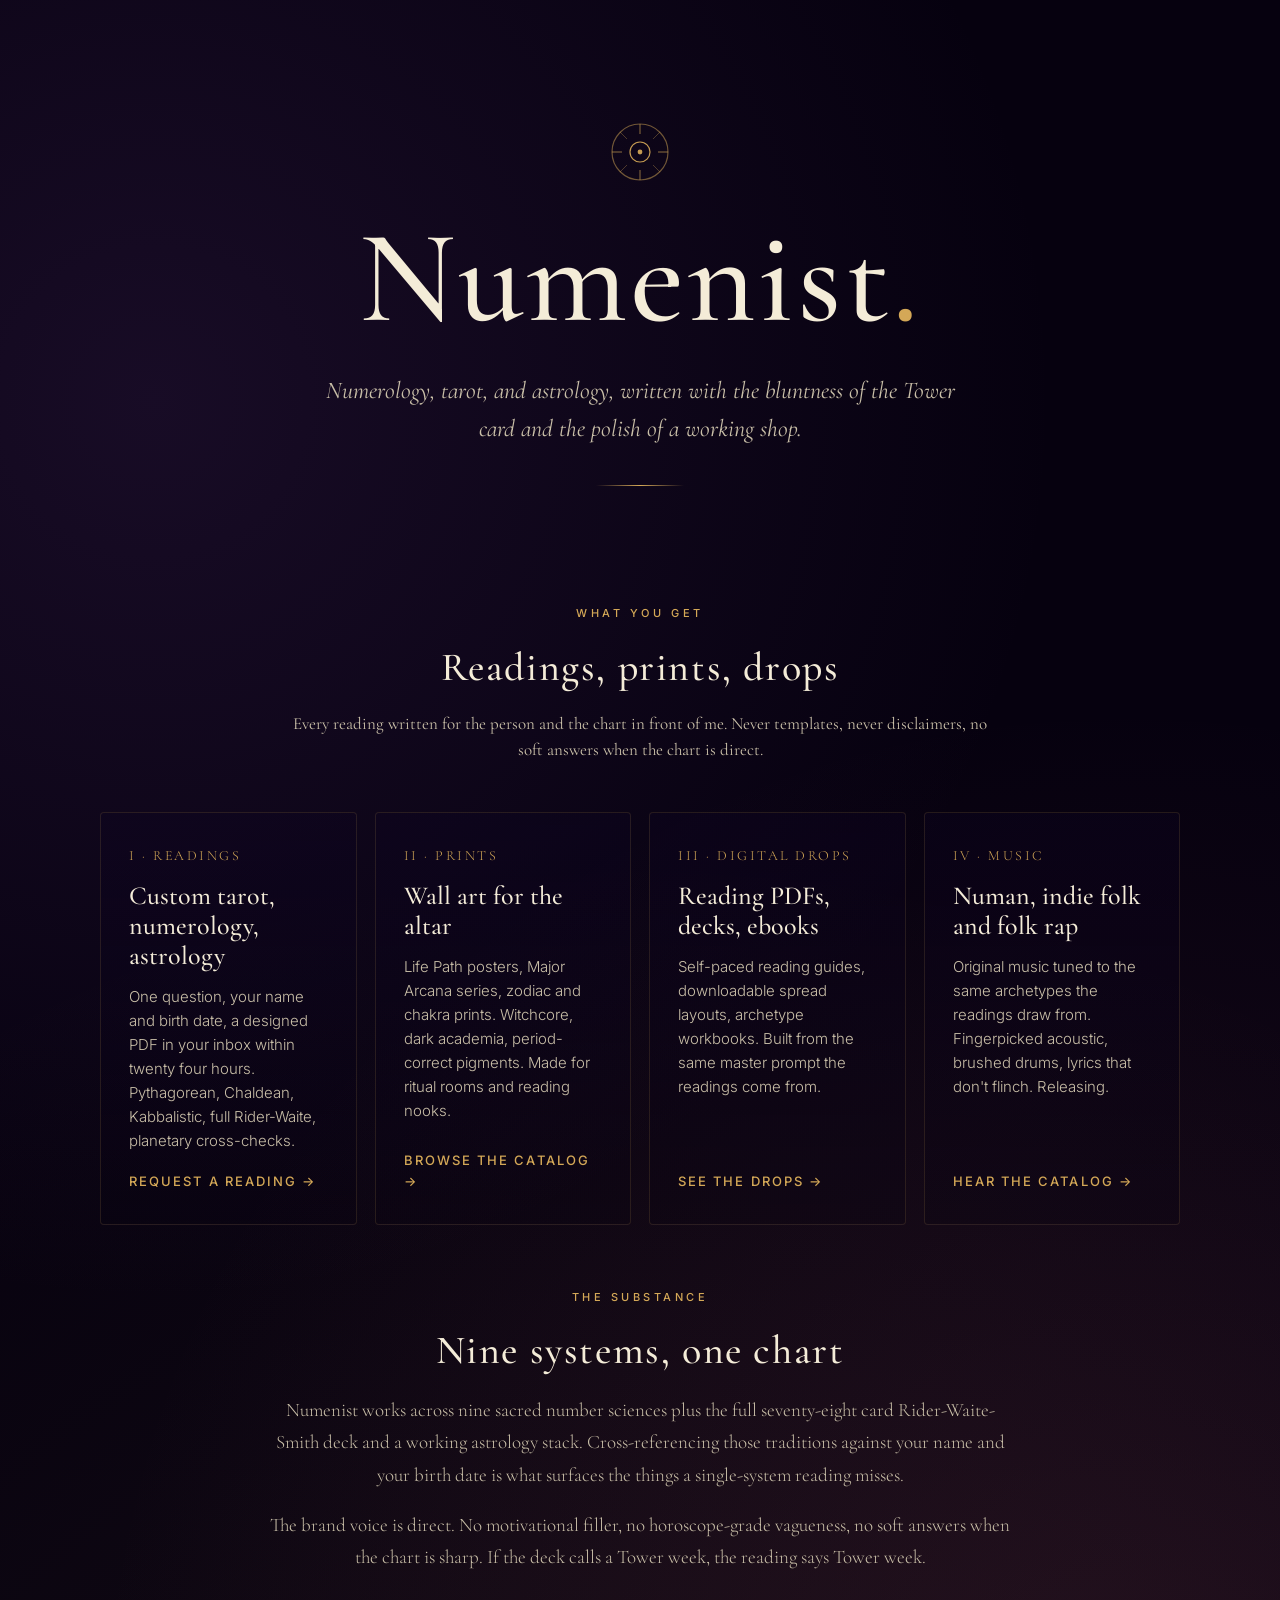
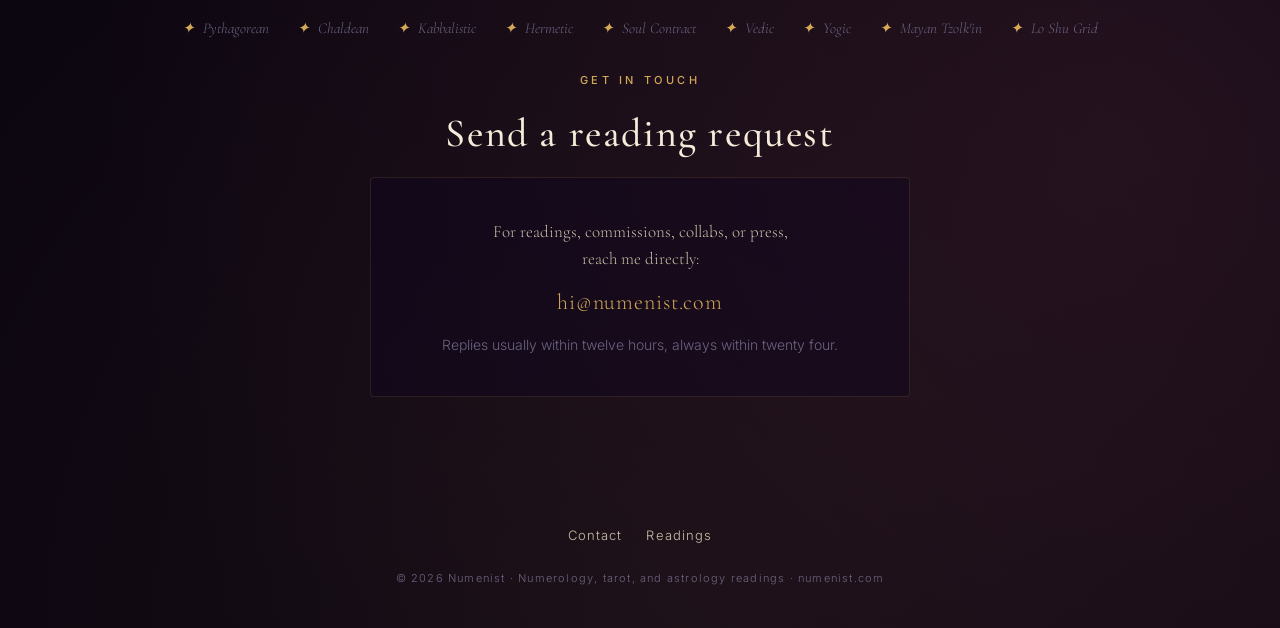
==== index.html @ db5d5fd9 "Initial Numenist landing page" ====
<!doctype html>
<html lang="en">
<head>
<meta charset="utf-8" />
<meta name="viewport" content="width=device-width, initial-scale=1, viewport-fit=cover" />
<title>Numenist · Numerology, Tarot, Astrology</title>
<meta name="description" content="Working numerologist and tarot reader. Custom readings, ritual prints, digital drops, and original music for the dark-academia altar." />
<meta name="theme-color" content="#06010f" />
<link rel="icon" type="image/svg+xml" href="favicon.svg" />
<link rel="preconnect" href="https://fonts.googleapis.com" />
<link rel="preconnect" href="https://fonts.gstatic.com" crossorigin />
<link href="https://fonts.googleapis.com/css2?family=Cormorant+Garamond:ital,wght@0,400;0,500;0,600;1,400&family=Inter:wght@300;400;500;600&display=swap" rel="stylesheet" />
<meta property="og:title" content="Numenist · Numerology, Tarot, Astrology" />
<meta property="og:description" content="Working numerologist and tarot reader. Custom readings, ritual prints, digital drops, and original music." />
<meta property="og:type" content="website" />
<meta property="og:url" content="https://numenist.com" />
<style>
  :root {
    --bg: #06010f;
    --bg-2: #0d0420;
    --ink: #f4ecd8;
    --ink-soft: #c9bfa8;
    --ink-faint: #6b6480;
    --gold: #d4a857;
    --plum: #6a3d8e;
    --rose: #c75d7a;
    --line: rgba(212, 168, 87, 0.14);
    --serif: "Cormorant Garamond", "EB Garamond", Georgia, serif;
    --sans: "Inter", -apple-system, BlinkMacSystemFont, "Segoe UI", system-ui, sans-serif;
  }
  * { box-sizing: border-box; margin: 0; padding: 0; }
  html { scroll-behavior: smooth; }
  body {
    background: var(--bg);
    color: var(--ink);
    font-family: var(--sans);
    font-weight: 300;
    line-height: 1.6;
    min-height: 100vh;
    overflow-x: hidden;
    background-image:
      radial-gradient(circle at 12% 18%, rgba(106, 61, 142, 0.18), transparent 42%),
      radial-gradient(circle at 88% 78%, rgba(199, 93, 122, 0.12), transparent 50%),
      radial-gradient(circle at 50% 100%, rgba(212, 168, 87, 0.08), transparent 60%);
  }
  a { color: var(--gold); text-decoration: none; transition: color 0.2s ease; }
  a:hover { color: var(--rose); }
  .wrap { max-width: 1080px; margin: 0 auto; padding: 0 24px; }

  /* Hero */
  header.hero {
    padding: 120px 24px 80px;
    text-align: center;
  }
  .mark {
    display: inline-block;
    width: 64px; height: 64px;
    margin-bottom: 28px;
    color: var(--gold);
    opacity: 0.92;
  }
  .mark svg { width: 100%; height: 100%; }
  h1.brand {
    font-family: var(--serif);
    font-weight: 500;
    font-size: clamp(56px, 11vw, 132px);
    letter-spacing: 0.02em;
    line-height: 1;
    color: var(--ink);
  }
  .brand .dot { color: var(--gold); }
  .tagline {
    margin: 28px auto 0;
    max-width: 640px;
    font-family: var(--serif);
    font-style: italic;
    font-size: clamp(18px, 2.6vw, 24px);
    color: var(--ink-soft);
    font-weight: 400;
  }
  .underline {
    display: inline-block;
    margin-top: 36px;
    height: 1px;
    width: 88px;
    background: linear-gradient(to right, transparent, var(--gold), transparent);
  }

  /* Section */
  section { padding: 64px 0; }
  section.tight { padding: 32px 0 64px; }
  h2 {
    font-family: var(--serif);
    font-weight: 500;
    font-size: clamp(28px, 4vw, 40px);
    letter-spacing: 0.04em;
    color: var(--ink);
    text-align: center;
    margin-bottom: 12px;
  }
  .eyebrow {
    text-align: center;
    color: var(--gold);
    font-size: 11px;
    font-weight: 500;
    letter-spacing: 0.32em;
    text-transform: uppercase;
    margin-bottom: 12px;
  }
  .lede {
    max-width: 700px; margin: 0 auto 48px;
    text-align: center;
    color: var(--ink-soft);
    font-size: 17px;
    font-family: var(--serif);
    line-height: 1.55;
    font-weight: 400;
  }

  /* Services grid */
  .grid {
    display: grid;
    grid-template-columns: repeat(auto-fit, minmax(240px, 1fr));
    gap: 18px;
  }
  .card {
    border: 1px solid var(--line);
    border-radius: 4px;
    padding: 32px 28px;
    background: linear-gradient(180deg, rgba(13, 4, 32, 0.4), rgba(6, 1, 15, 0.2));
    transition: border-color 0.25s ease, transform 0.25s ease, background 0.25s ease;
    display: flex; flex-direction: column; gap: 14px;
    min-height: 220px;
  }
  .card:hover {
    border-color: rgba(212, 168, 87, 0.42);
    transform: translateY(-2px);
    background: linear-gradient(180deg, rgba(13, 4, 32, 0.7), rgba(6, 1, 15, 0.4));
  }
  .card .roman {
    font-family: var(--serif);
    color: var(--gold);
    font-size: 14px;
    letter-spacing: 0.18em;
  }
  .card h3 {
    font-family: var(--serif);
    font-weight: 500;
    font-size: 26px;
    color: var(--ink);
    line-height: 1.15;
  }
  .card p {
    color: var(--ink-soft);
    font-size: 15px;
    line-height: 1.6;
    flex: 1;
  }
  .card .cta {
    color: var(--gold);
    font-size: 13px;
    font-weight: 500;
    letter-spacing: 0.16em;
    text-transform: uppercase;
    margin-top: 4px;
  }

  /* About */
  .about {
    max-width: 740px; margin: 0 auto;
    text-align: center;
    font-family: var(--serif);
    font-size: 19px;
    line-height: 1.7;
    color: var(--ink-soft);
  }
  .about p + p { margin-top: 18px; }

  /* Stack list of systems */
  .systems {
    margin-top: 42px;
    display: flex; flex-wrap: wrap;
    justify-content: center;
    gap: 12px 28px;
    font-family: var(--serif);
    font-style: italic;
    color: var(--ink-faint);
    font-size: 15px;
  }
  .systems span::before { content: "✦ "; color: var(--gold); margin-right: 4px; }

  /* Contact */
  .contact-box {
    max-width: 540px; margin: 0 auto;
    text-align: center;
    border: 1px solid var(--line);
    border-radius: 4px;
    padding: 40px 32px;
    background: rgba(13, 4, 32, 0.4);
  }
  .contact-box .email {
    display: inline-block;
    margin-top: 12px;
    font-family: var(--serif);
    font-size: 22px;
    color: var(--gold);
    letter-spacing: 0.04em;
  }
  .contact-box .note {
    margin-top: 14px;
    color: var(--ink-faint);
    font-size: 14px;
  }

  /* Footer */
  footer {
    padding: 64px 24px 40px;
    text-align: center;
    color: var(--ink-faint);
    font-size: 12px;
    letter-spacing: 0.1em;
  }
  footer .row {
    display: flex; flex-wrap: wrap;
    justify-content: center; gap: 24px;
    margin-bottom: 24px;
  }
  footer .row a {
    color: var(--ink-soft);
    font-size: 13px;
    letter-spacing: 0.08em;
  }
  footer .col { color: var(--ink-faint); font-size: 11px; }

  @media (max-width: 600px) {
    header.hero { padding: 80px 24px 56px; }
    .card { padding: 28px 22px; min-height: 200px; }
  }
</style>
</head>
<body>

<header class="hero">
  <div class="mark">
    <!-- Sigil: a stylized circle-with-eye, sun-and-stars -->
    <svg viewBox="0 0 64 64" fill="none" xmlns="http://www.w3.org/2000/svg" aria-hidden="true">
      <circle cx="32" cy="32" r="28" stroke="currentColor" stroke-width="1.2" opacity="0.55" />
      <circle cx="32" cy="32" r="10" stroke="currentColor" stroke-width="1.2" />
      <circle cx="32" cy="32" r="2.4" fill="currentColor" />
      <path d="M32 4 L32 14 M32 50 L32 60 M4 32 L14 32 M50 32 L60 32" stroke="currentColor" stroke-width="1" opacity="0.7" />
      <path d="M12 12 L19 19 M45 45 L52 52 M52 12 L45 19 M19 45 L12 52" stroke="currentColor" stroke-width="0.8" opacity="0.45" />
    </svg>
  </div>
  <h1 class="brand">Numenist<span class="dot">.</span></h1>
  <p class="tagline">Numerology, tarot, and astrology, written with the bluntness of the Tower card and the polish of a working shop.</p>
  <span class="underline"></span>
</header>

<section class="wrap tight">
  <div class="eyebrow">What you get</div>
  <h2>Readings, prints, drops</h2>
  <p class="lede">Every reading written for the person and the chart in front of me. Never templates, never disclaimers, no soft answers when the chart is direct.</p>

  <div class="grid">
    <!--
      Each card's `href` should point at the live storefront once the URLs are confirmed.
      Until then they fall through to a mailto so visitors can still reach us.
    -->
    <a class="card" href="mailto:hi@numenist.com?subject=Reading%20request" rel="noopener">
      <div class="roman">I · READINGS</div>
      <h3>Custom tarot, numerology, astrology</h3>
      <p>One question, your name and birth date, a designed PDF in your inbox within twenty four hours. Pythagorean, Chaldean, Kabbalistic, full Rider-Waite, planetary cross-checks.</p>
      <div class="cta">Request a reading →</div>
    </a>

    <a class="card" href="mailto:hi@numenist.com?subject=Prints%20question" rel="noopener">
      <div class="roman">II · PRINTS</div>
      <h3>Wall art for the altar</h3>
      <p>Life Path posters, Major Arcana series, zodiac and chakra prints. Witchcore, dark academia, period-correct pigments. Made for ritual rooms and reading nooks.</p>
      <div class="cta">Browse the catalog →</div>
    </a>

    <a class="card" href="mailto:hi@numenist.com?subject=Digital%20drops" rel="noopener">
      <div class="roman">III · DIGITAL DROPS</div>
      <h3>Reading PDFs, decks, ebooks</h3>
      <p>Self-paced reading guides, downloadable spread layouts, archetype workbooks. Built from the same master prompt the readings come from.</p>
      <div class="cta">See the drops →</div>
    </a>

    <a class="card" href="mailto:hi@numenist.com?subject=Music%20release" rel="noopener">
      <div class="roman">IV · MUSIC</div>
      <h3>Numan, indie folk and folk rap</h3>
      <p>Original music tuned to the same archetypes the readings draw from. Fingerpicked acoustic, brushed drums, lyrics that don't flinch. Releasing.</p>
      <div class="cta">Hear the catalog →</div>
    </a>
  </div>
</section>

<section class="wrap">
  <div class="eyebrow">The substance</div>
  <h2>Nine systems, one chart</h2>
  <div class="about">
    <p>Numenist works across nine sacred number sciences plus the full seventy-eight card Rider-Waite-Smith deck and a working astrology stack. Cross-referencing those traditions against your name and your birth date is what surfaces the things a single-system reading misses.</p>
    <p>The brand voice is direct. No motivational filler, no horoscope-grade vagueness, no soft answers when the chart is sharp. If the deck calls a Tower week, the reading says Tower week.</p>
  </div>
  <div class="systems">
    <span>Pythagorean</span>
    <span>Chaldean</span>
    <span>Kabbalistic</span>
    <span>Hermetic</span>
    <span>Soul Contract</span>
    <span>Vedic</span>
    <span>Yogic</span>
    <span>Mayan Tzolk'in</span>
    <span>Lo Shu Grid</span>
  </div>
</section>

<section class="wrap tight" id="contact">
  <div class="eyebrow">Get in touch</div>
  <h2>Send a reading request</h2>
  <div class="contact-box">
    <p style="color: var(--ink-soft); font-family: var(--serif); font-size: 17px;">
      For readings, commissions, collabs, or press,<br />reach me directly:
    </p>
    <a class="email" href="mailto:hi@numenist.com">hi@numenist.com</a>
    <p class="note">Replies usually within twelve hours, always within twenty four.</p>
  </div>
</section>

<footer>
  <div class="row">
    <a href="mailto:hi@numenist.com">Contact</a>
    <a href="#contact">Readings</a>
  </div>
  <div class="col">© 2026 Numenist · Numerology, tarot, and astrology readings · numenist.com</div>
</footer>

</body>
</html>
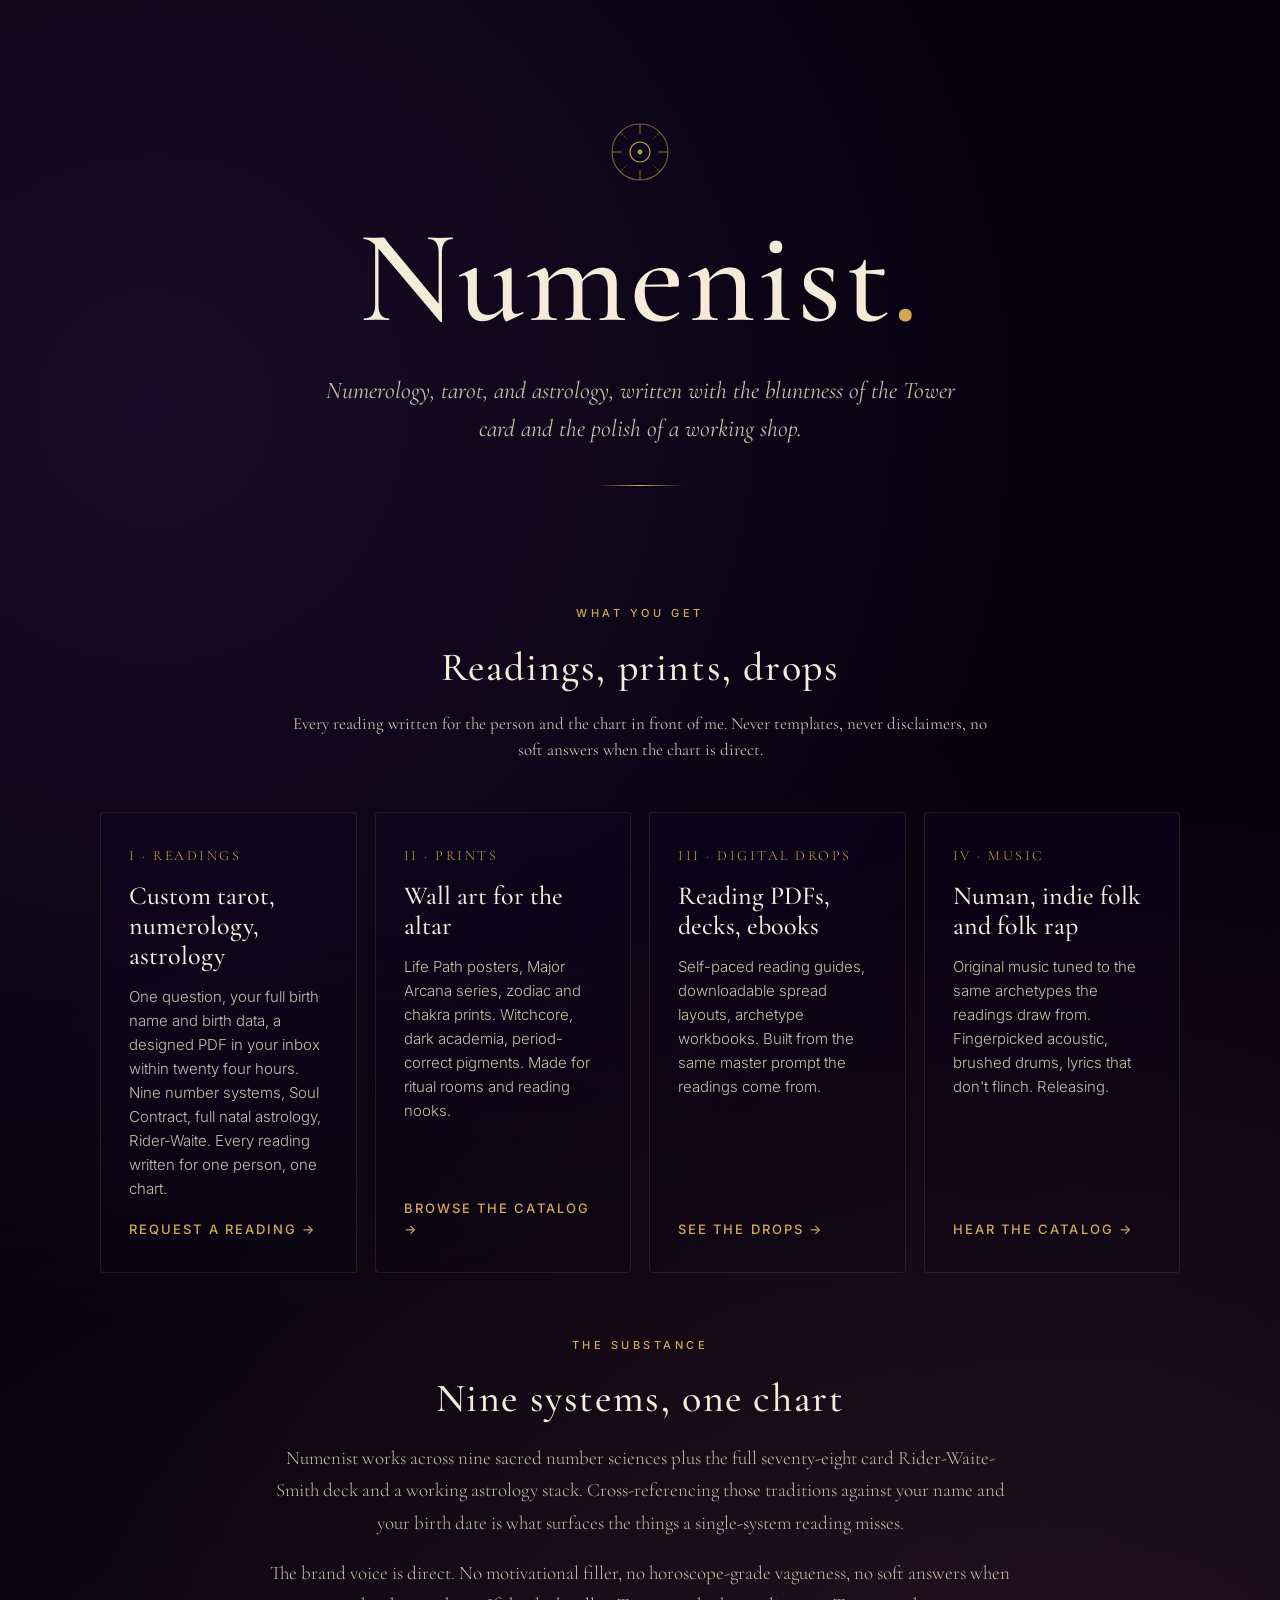
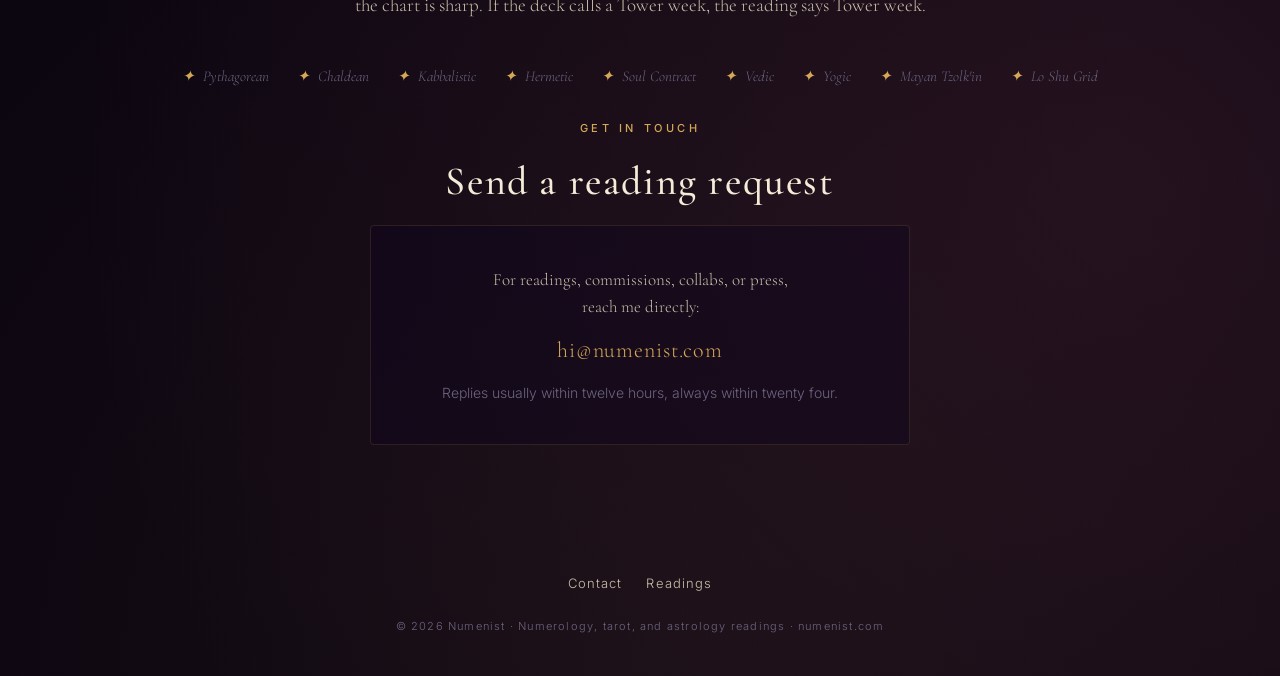
==== commit 8ea0e8ff: "Tighten Card I copy to match the V1.2 reading methodology Replace the partial system list ("Pythagor" ====
--- a/index.html
+++ b/index.html
@@ -269,7 +269,7 @@
     <a class="card" href="mailto:hi@numenist.com?subject=Reading%20request" rel="noopener">
       <div class="roman">I · READINGS</div>
       <h3>Custom tarot, numerology, astrology</h3>
-      <p>One question, your name and birth date, a designed PDF in your inbox within twenty four hours. Pythagorean, Chaldean, Kabbalistic, full Rider-Waite, planetary cross-checks.</p>
+      <p>One question, your full birth name and birth data, a designed PDF in your inbox within twenty four hours. Nine number systems, Soul Contract, full natal astrology, Rider-Waite. Every reading written for one person, one chart.</p>
       <div class="cta">Request a reading →</div>
     </a>
 
